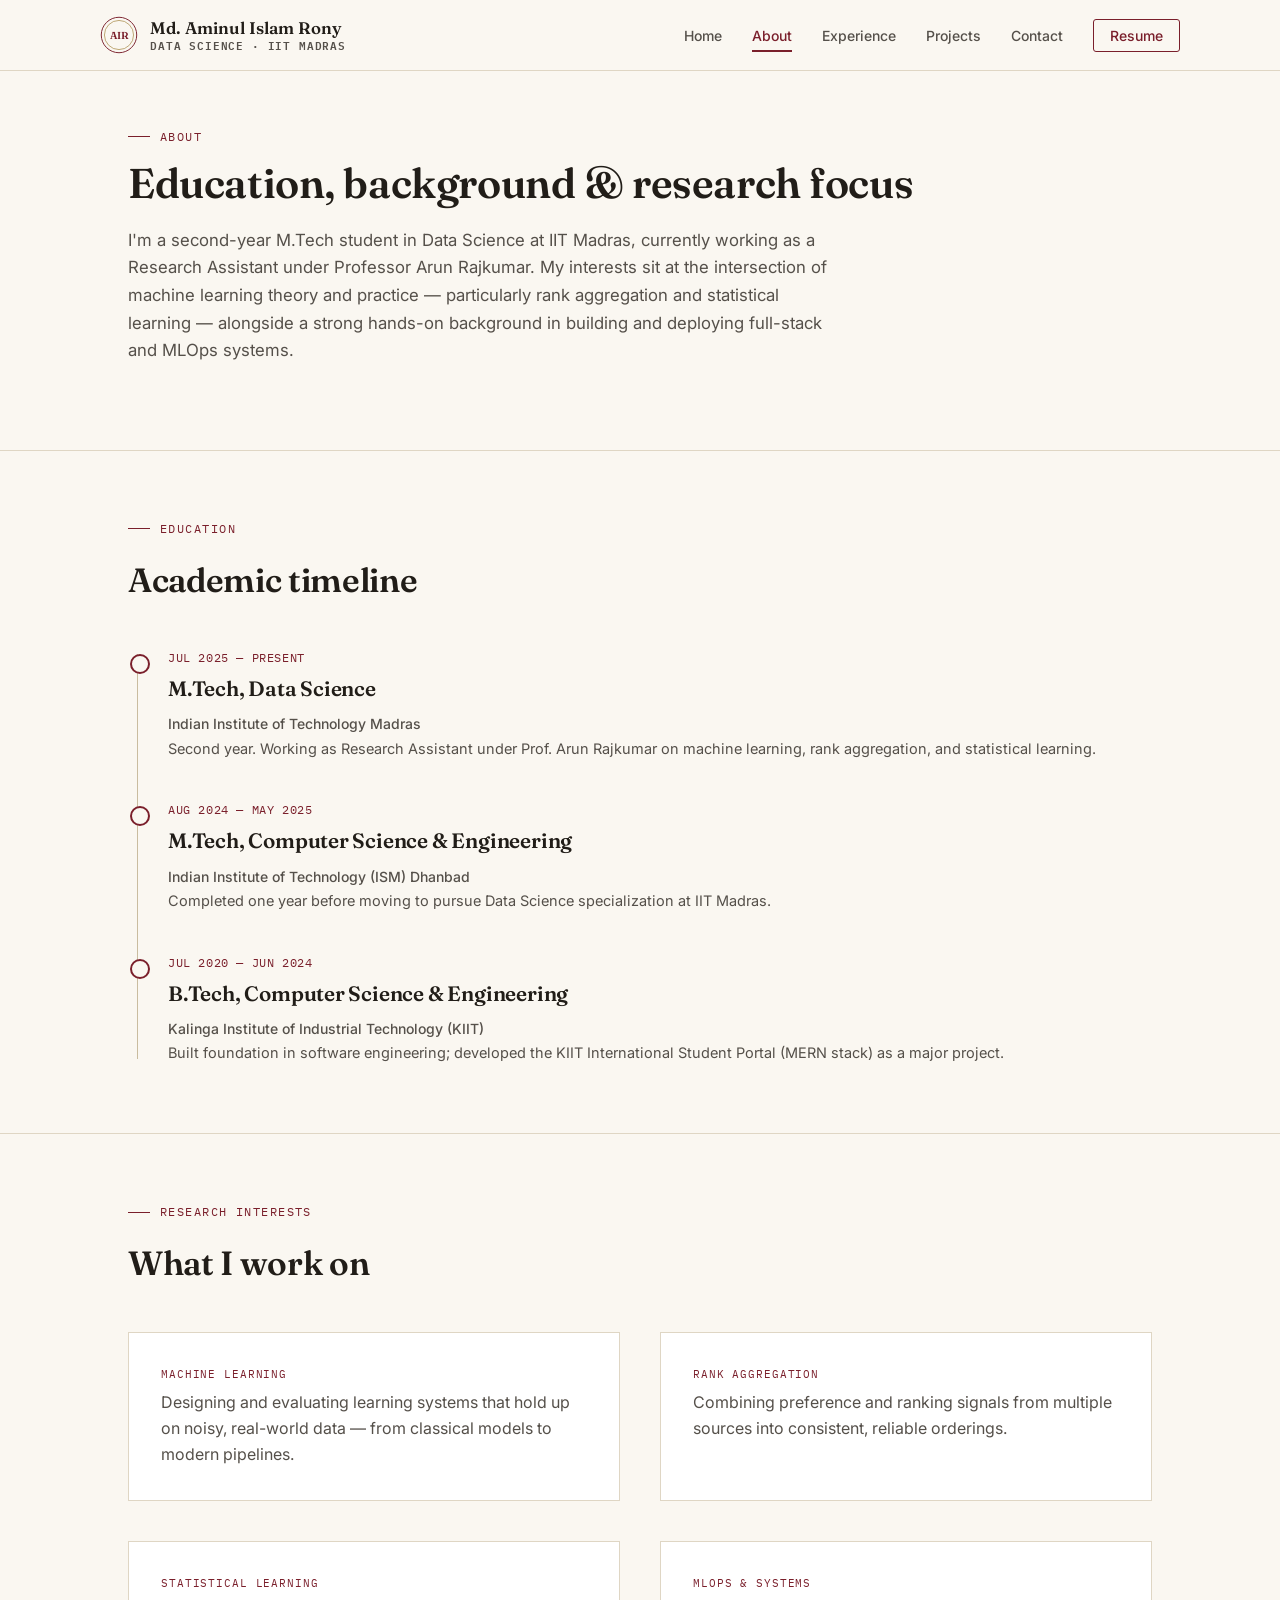
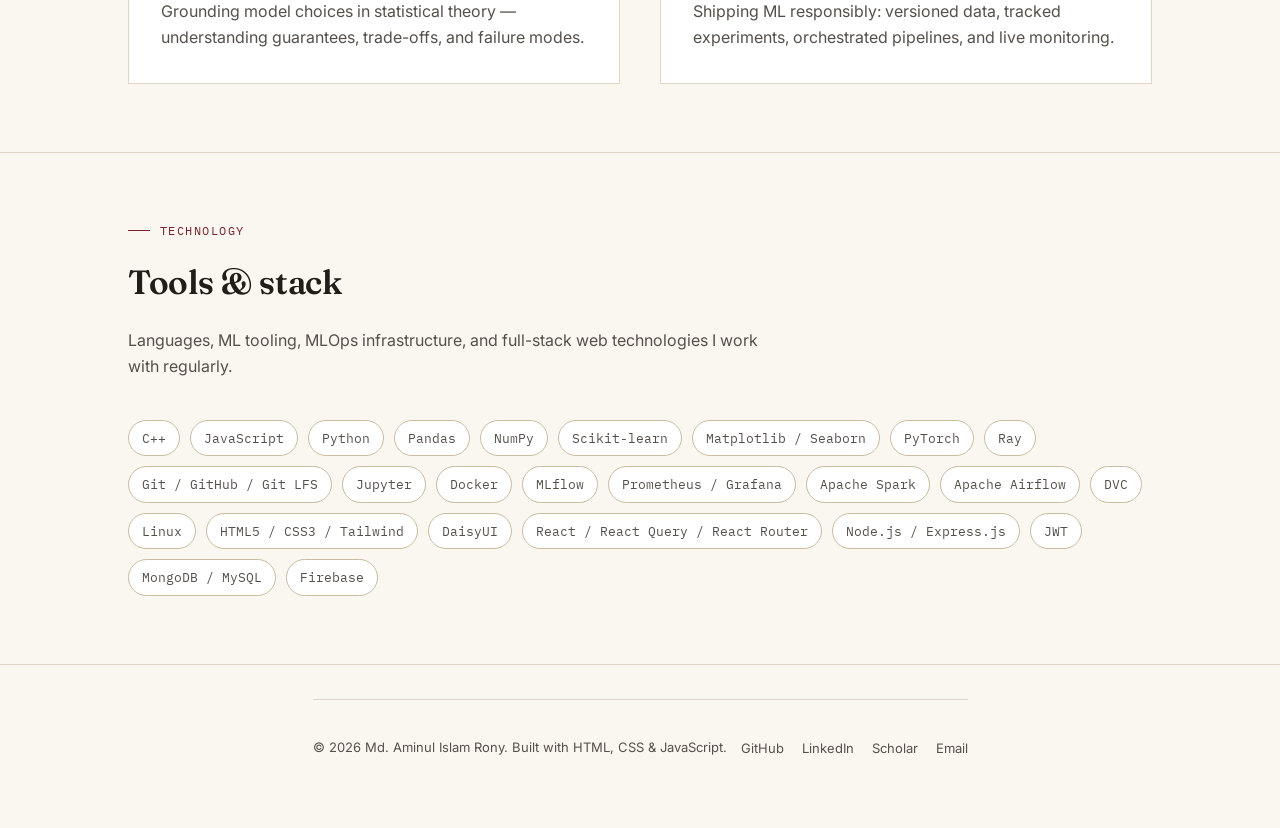
==== about.html @ f769cdfe "portfolio website" ====
<!DOCTYPE html>
<html lang="en">
<head>
<meta charset="UTF-8">
<meta name="viewport" content="width=device-width, initial-scale=1.0">
<title>About — Md. Aminul Islam Rony</title>
<meta name="description" content="About Md. Aminul Islam Rony — education, research interests and technical background.">
<link rel="stylesheet" href="css/style.css">
</head>
<body>

<header class="site-header">
  <div class="wrap nav">
    <a href="index.html" class="brand">
      <svg class="seal" viewBox="0 0 60 60" xmlns="http://www.w3.org/2000/svg">
        <circle cx="30" cy="30" r="28" fill="none" stroke="#7A1F2B" stroke-width="1.5"/>
        <circle cx="30" cy="30" r="23" fill="none" stroke="#9C7A2E" stroke-width="1"/>
        <text x="30" y="36" text-anchor="middle" font-family="Fraunces, serif" font-size="16" fill="#7A1F2B" font-weight="600">AIR</text>
      </svg>
      <span class="brand-text">Md. Aminul Islam Rony<small>Data Science · IIT Madras</small></span>
    </a>
    <button class="nav-toggle" aria-label="Toggle menu">
      <span></span><span></span><span></span>
    </button>
    <ul class="nav-links">
      <li><a href="index.html" data-page="index.html">Home</a></li>
      <li><a href="about.html" data-page="about.html">About</a></li>
      <li><a href="experience.html" data-page="experience.html">Experience</a></li>
      <li><a href="projects.html" data-page="projects.html">Projects</a></li>
      <li><a href="contact.html" data-page="contact.html">Contact</a></li>
      <li><a href="https://www.linkedin.com/in/aminulrony2024/overlay/1753795772562/single-media-viewer/?profileId=ACoAADc65vEBM5mcW2o8-2ng1kBLvuhKdHFjCFE" target="_blank" rel="noopener" class="btn-resume">Resume</a></li>
    </ul>
  </div>
</header>

<main>
  <section class="section" style="padding-top:56px;">
    <div class="wrap">
      <p class="eyebrow">About</p>
      <h1 style="font-size:clamp(2rem,4vw,2.6rem);">Education, background &amp; research focus</h1>
      <p style="max-width:65ch; font-size:1.05rem; margin-top:18px;">
        I'm a second-year M.Tech student in Data Science at IIT Madras, currently working as a Research
        Assistant under Professor Arun Rajkumar. My interests sit at the intersection of machine learning
        theory and practice — particularly rank aggregation and statistical learning — alongside a strong
        hands-on background in building and deploying full-stack and MLOps systems.
      </p>
    </div>
  </section>

  <section class="section">
    <div class="wrap">
      <div class="section-head">
        <p class="eyebrow">Education</p>
        <h2>Academic timeline</h2>
      </div>

      <div class="timeline">
        <div class="t-item">
          <span class="t-date">Jul 2025 — Present</span>
          <h3>M.Tech, Data Science</h3>
          <span class="t-org">Indian Institute of Technology Madras</span>
          <p style="margin:0; font-size:14.5px;">Second year. Working as Research Assistant under Prof. Arun Rajkumar on machine learning, rank aggregation, and statistical learning.</p>
        </div>
        <div class="t-item">
          <span class="t-date">Aug 2024 — May 2025</span>
          <h3>M.Tech, Computer Science &amp; Engineering</h3>
          <span class="t-org">Indian Institute of Technology (ISM) Dhanbad</span>
          <p style="margin:0; font-size:14.5px;">Completed one year before moving to pursue Data Science specialization at IIT Madras.</p>
        </div>
        <div class="t-item">
          <span class="t-date">Jul 2020 — Jun 2024</span>
          <h3>B.Tech, Computer Science &amp; Engineering</h3>
          <span class="t-org">Kalinga Institute of Industrial Technology (KIIT)</span>
          <p style="margin:0; font-size:14.5px;">Built foundation in software engineering; developed the KIIT International Student Portal (MERN stack) as a major project.</p>
        </div>
      </div>
    </div>
  </section>

  <section class="section">
    <div class="wrap">
      <div class="section-head">
        <p class="eyebrow">Research Interests</p>
        <h2>What I work on</h2>
      </div>
      <div class="grid-2">
        <div class="paper" style="margin-bottom:0;">
          <span class="abstract-label">Machine Learning</span>
          <p style="margin:0;">Designing and evaluating learning systems that hold up on noisy, real-world data — from classical models to modern pipelines.</p>
        </div>
        <div class="paper" style="margin-bottom:0;">
          <span class="abstract-label">Rank Aggregation</span>
          <p style="margin:0;">Combining preference and ranking signals from multiple sources into consistent, reliable orderings.</p>
        </div>
        <div class="paper" style="margin-bottom:0;">
          <span class="abstract-label">Statistical Learning</span>
          <p style="margin:0;">Grounding model choices in statistical theory — understanding guarantees, trade-offs, and failure modes.</p>
        </div>
        <div class="paper" style="margin-bottom:0;">
          <span class="abstract-label">MLOps &amp; Systems</span>
          <p style="margin:0;">Shipping ML responsibly: versioned data, tracked experiments, orchestrated pipelines, and live monitoring.</p>
        </div>
      </div>
    </div>
  </section>

  <section class="section">
    <div class="wrap">
      <div class="section-head">
        <p class="eyebrow">Technology</p>
        <h2>Tools &amp; stack</h2>
        <p>Languages, ML tooling, MLOps infrastructure, and full-stack web technologies I work with regularly.</p>
      </div>
      <div class="tech-row">
        <span class="tech-pill">C++</span>
        <span class="tech-pill">JavaScript</span>
        <span class="tech-pill">Python</span>
        <span class="tech-pill">Pandas</span>
        <span class="tech-pill">NumPy</span>
        <span class="tech-pill">Scikit-learn</span>
        <span class="tech-pill">Matplotlib / Seaborn</span>
        <span class="tech-pill">PyTorch</span>
        <span class="tech-pill">Ray</span>
        <span class="tech-pill">Git / GitHub / Git LFS</span>
        <span class="tech-pill">Jupyter</span>
        <span class="tech-pill">Docker</span>
        <span class="tech-pill">MLflow</span>
        <span class="tech-pill">Prometheus / Grafana</span>
        <span class="tech-pill">Apache Spark</span>
        <span class="tech-pill">Apache Airflow</span>
        <span class="tech-pill">DVC</span>
        <span class="tech-pill">Linux</span>
        <span class="tech-pill">HTML5 / CSS3 / Tailwind</span>
        <span class="tech-pill">DaisyUI</span>
        <span class="tech-pill">React / React Query / React Router</span>
        <span class="tech-pill">Node.js / Express.js</span>
        <span class="tech-pill">JWT</span>
        <span class="tech-pill">MongoDB / MySQL</span>
        <span class="tech-pill">Firebase</span>
      </div>
    </div>
  </section>
</main>

<footer class="site-footer">
  <div class="wrap site-footer">
    <p>© <span id="year"></span> Md. Aminul Islam Rony. Built with HTML, CSS &amp; JavaScript.</p>
    <ul class="footer-links">
      <li><a href="https://github.com/aminulrony2024" target="_blank" rel="noopener">GitHub</a></li>
      <li><a href="https://www.linkedin.com/in/aminulrony2024" target="_blank" rel="noopener">LinkedIn</a></li>
      <li><a href="https://scholar.google.com/citations?user=zDjHsXYAAAAJ&hl=en" target="_blank" rel="noopener">Scholar</a></li>
      <li><a href="mailto:aminul.iitm@gmail.com">Email</a></li>
    </ul>
  </div>
</footer>

<script src="js/main.js"></script>
</body>
</html>
---- css/style.css ----
/* ============================================================
   Md. Aminul Islam Rony — Portfolio
   Design: Academic Journal — cream paper, deep maroon + brass
   ============================================================ */

@import url('https://fonts.googleapis.com/css2?family=Fraunces:ital,opsz,wght@0,9..144,400;0,9..144,500;0,9..144,600;0,9..144,700;1,9..144,500&family=Inter:wght@400;500;600;700&family=IBM+Plex+Mono:wght@400;500&display=swap');

:root{
  --paper:      #FAF7F1;
  --paper-2:    #F2EDE3;
  --ink:        #211D18;
  --ink-soft:   #55504A;
  --maroon:     #7A1F2B;
  --maroon-dark:#511420;
  --brass:      #9C7A2E;
  --line:       #DFD6C4;
  --line-strong:#C9BC9F;
  --white:      #FFFFFF;

  --font-display: 'Fraunces', serif;
  --font-body:    'Inter', sans-serif;
  --font-mono:    'IBM Plex Mono', monospace;

  --max-w: 1080px;
  --radius: 3px;
}

*{ box-sizing: border-box; }
html{ scroll-behavior: smooth; }

body{
  margin:0;
  background: var(--paper);
  color: var(--ink);
  font-family: var(--font-body);
  font-size: 16px;
  line-height: 1.65;
  -webkit-font-smoothing: antialiased;
}

img{ max-width:100%; display:block; }
a{ color: inherit; text-decoration:none; }

.wrap{
  max-width: var(--max-w);
  margin: 0 auto;
  padding: 0 28px;
}

/* ---------- Eyebrow / labels ---------- */
.eyebrow{
  font-family: var(--font-mono);
  font-size: 12px;
  letter-spacing: .12em;
  text-transform: uppercase;
  color: var(--maroon);
  display: flex;
  align-items: center;
  gap: 10px;
  margin: 0 0 14px;
}
.eyebrow::before{
  content:"";
  width: 22px; height: 1px;
  background: var(--maroon);
  display: inline-block;
}

/* ---------- Headings ---------- */
h1,h2,h3,h4{
  font-family: var(--font-display);
  font-weight: 600;
  color: var(--ink);
  margin: 0 0 .5em;
  letter-spacing: -0.01em;
}
h1{ font-size: clamp(2.4rem, 5vw, 3.4rem); line-height: 1.08; font-weight: 600; }
h2{ font-size: clamp(1.6rem, 3vw, 2.1rem); }
h3{ font-size: 1.3rem; }
p{ margin: 0 0 1em; color: var(--ink-soft); }

/* ---------- Header / Nav ---------- */
.site-header{
  position: sticky; top:0; z-index: 100;
  background: rgba(250,247,241,0.92);
  backdrop-filter: blur(6px);
  border-bottom: 1px solid var(--line);
}
.nav{
  display:flex; align-items:center; justify-content:space-between;
  padding: 16px 0;
}
.brand{
  display:flex; align-items:center; gap:12px;
  font-family: var(--font-display);
  font-weight:600; font-size:1.05rem;
  color: var(--ink);
}
.seal{
  width:38px; height:38px; flex:0 0 auto;
}
.brand-text{ display:flex; flex-direction:column; line-height:1.15; }
.brand-text small{
  font-family: var(--font-mono); font-size:10.5px; letter-spacing:.08em;
  color: var(--ink-soft); text-transform: uppercase;
}

.nav-links{
  display:flex; align-items:center; gap: 30px;
  list-style:none; margin:0; padding:0;
}
.nav-links a{
  font-size: 14px; font-weight:500; color: var(--ink-soft);
  position:relative; padding: 4px 0;
  transition: color .2s ease;
}
.nav-links a:hover, .nav-links a.active{ color: var(--maroon); }
.nav-links a.active::after{
  content:""; position:absolute; left:0; right:0; bottom:-4px;
  height:2px; background: var(--maroon);
}
.nav-links a.btn-resume{
  border:1px solid var(--maroon);
  padding: 7px 16px;
  border-radius: var(--radius);
  color: var(--maroon);
}
.nav-links a.btn-resume:hover{ background: var(--maroon); color: var(--white); }

.nav-toggle{
  display:none;
  background:none; border:none; cursor:pointer;
  flex-direction: column; gap:5px; padding: 6px;
}
.nav-toggle span{
  width: 24px; height: 2px; background: var(--ink);
  display:block;
}

/* ---------- Buttons ---------- */
.btn{
  display:inline-flex; align-items:center; gap:8px;
  font-family: var(--font-body); font-weight:600; font-size:14px;
  padding: 12px 22px;
  border-radius: var(--radius);
  border: 1px solid var(--ink);
  transition: all .2s ease;
  cursor:pointer;
}
.btn-primary{
  background: var(--maroon); border-color: var(--maroon); color: var(--white);
}
.btn-primary:hover{ background: var(--maroon-dark); border-color: var(--maroon-dark); }
.btn-ghost{
  background: transparent; border-color: var(--ink-soft); color: var(--ink);
}
.btn-ghost:hover{ border-color: var(--ink); background: var(--paper-2); }
.btn-row{ display:flex; gap:14px; flex-wrap:wrap; margin-top: 28px; }

/* ---------- Hero ---------- */
.hero{
  padding: 72px 0 60px;
  border-bottom: 1px solid var(--line);
}
.hero-grid{
  display:grid;
  grid-template-columns: 1.3fr 0.7fr;
  gap: 56px;
  align-items:center;
}
.hero-title .accent{ color: var(--maroon); font-style: italic; font-weight:500; }
.hero-role{
  font-family: var(--font-mono); font-size: 14px; color: var(--maroon);
  margin-bottom: 18px; letter-spacing: .02em;
}
.hero-desc{ max-width: 52ch; font-size: 1.02rem; }

.portrait-frame{
  position:relative;
  border: 1px solid var(--line-strong);
  padding: 14px;
  background: var(--white);
}
.portrait-frame img{
  width:100%; aspect-ratio: 4/5; object-fit: cover;
  filter: grayscale(15%) sepia(6%);
}
.portrait-frame::before{
  content:"Fig. 1 — Portrait";
  position:absolute; bottom:-26px; left:14px;
  font-family: var(--font-mono); font-size: 11px; color: var(--ink-soft);
}

/* ---------- Sections generic ---------- */
.section{ padding: 68px 0; border-bottom: 1px solid var(--line); }
.section:last-of-type{ border-bottom:none; }
.section-head{ max-width: 640px; margin-bottom: 40px; }

/* ---------- Stat / info strip ---------- */
.strip{
  display:grid; grid-template-columns: repeat(3,1fr); gap: 0;
  border: 1px solid var(--line);
  margin-top: 44px;
}
.strip > div{
  padding: 22px 24px;
  border-right: 1px solid var(--line);
}
.strip > div:last-child{ border-right:none; }
.strip label{
  display:block; font-family: var(--font-mono); font-size: 11px;
  text-transform: uppercase; letter-spacing: .08em; color: var(--maroon);
  margin-bottom: 6px;
}
.strip p{ margin:0; font-size: 14px; color: var(--ink); }

/* ---------- Tech stack row ---------- */
.tech-row{
  display:flex; flex-wrap:wrap; gap:10px; margin-top: 28px;
}
.tech-pill{
  font-family: var(--font-mono); font-size: 12.5px;
  padding: 7px 13px;
  border: 1px solid var(--line-strong);
  border-radius: 20px;
  color: var(--ink-soft);
  background: var(--white);
}

/* ---------- Timeline (About / Experience) ---------- */
.timeline{ position:relative; margin-top: 20px; }
.timeline::before{
  content:""; position:absolute; left: 9px; top:6px; bottom:6px;
  width:1px; background: var(--line-strong);
}
.t-item{
  position:relative; padding-left: 40px; margin-bottom: 40px;
}
.t-item:last-child{ margin-bottom:0; }
.t-item::before{
  content:""; position:absolute; left:2px; top:6px;
  width:16px; height:16px; border-radius:50%;
  background: var(--paper); border: 2px solid var(--maroon);
}
.t-date{
  font-family: var(--font-mono); font-size: 12px; color: var(--maroon);
  text-transform: uppercase; letter-spacing:.05em; margin-bottom:4px; display:block;
}
.t-item h3{ margin-bottom: 4px; }
.t-org{ font-size: 14px; color: var(--ink-soft); margin-bottom: 10px; font-weight:500; }
.t-item ul{ margin: 10px 0 0; padding-left: 18px; color: var(--ink-soft); font-size: 14.5px; }
.t-item li{ margin-bottom: 6px; }

/* ---------- Project / paper cards ---------- */
.paper{
  border: 1px solid var(--line);
  background: var(--white);
  padding: 32px;
  margin-bottom: 28px;
  position: relative;
}
.paper-ref{
  font-family: var(--font-mono); font-size: 12px; color: var(--brass);
  margin-bottom: 10px; display:block;
}
.paper h3{ margin-bottom: 6px; }
.paper .paper-sub{
  font-family: var(--font-mono); font-size: 12.5px; color: var(--ink-soft);
  margin-bottom: 16px; display:block;
}
.paper .abstract-label{
  font-family: var(--font-mono); font-size: 11px; text-transform:uppercase;
  letter-spacing:.08em; color: var(--maroon); display:block; margin-bottom:6px;
}
.paper .metrics{
  display:flex; gap: 24px; flex-wrap:wrap;
  margin: 18px 0; padding: 16px 0;
  border-top: 1px solid var(--line); border-bottom: 1px solid var(--line);
}
.paper .metrics div{ font-family: var(--font-mono); font-size: 12.5px; }
.paper .metrics strong{ display:block; font-size: 18px; color: var(--maroon); font-family: var(--font-display); }
.paper-links{ display:flex; gap: 16px; margin-top: 18px; }
.paper-links a{
  font-size: 13.5px; font-weight:600; color: var(--maroon);
  border-bottom: 1px solid var(--maroon); padding-bottom:2px;
}
.paper-links a:hover{ color: var(--maroon-dark); border-color: var(--maroon-dark); }
.paper-links .disabled{
  font-size: 13.5px; color: var(--ink-soft); border-bottom: 1px dashed var(--line-strong); padding-bottom:2px;
}

/* ---------- Contact ---------- */
.contact-grid{
  display:grid; grid-template-columns: 1fr 1fr; gap: 56px;
}
.form-group{ margin-bottom: 20px; }
.form-group label{
  display:block; font-family: var(--font-mono); font-size:11px;
  text-transform:uppercase; letter-spacing:.08em; color: var(--ink-soft); margin-bottom:8px;
}
.form-group input, .form-group textarea{
  width:100%; padding: 12px 14px;
  border: 1px solid var(--line-strong); border-radius: var(--radius);
  background: var(--white); font-family: var(--font-body); font-size:14px; color: var(--ink);
}
.form-group input:focus, .form-group textarea:focus{
  outline: 2px solid var(--maroon); outline-offset: 1px; border-color: var(--maroon);
}
.form-group textarea{ min-height: 130px; resize: vertical; }
.form-status{ font-family: var(--font-mono); font-size: 13px; margin-top: 12px; min-height: 18px; }
.form-status.ok{ color: #2e6b3e; }
.form-status.err{ color: var(--maroon); }

.social-list{ list-style:none; margin: 26px 0 0; padding:0; }
.social-list li{
  border-top: 1px solid var(--line);
  padding: 16px 0;
  display:flex; justify-content:space-between; align-items:center;
}
.social-list li:last-child{ border-bottom: 1px solid var(--line); }
.social-list .label{ font-weight:600; font-size:14.5px; color: var(--ink); }
.social-list .value{ font-family: var(--font-mono); font-size:13px; color: var(--maroon); }

/* ---------- Footer ---------- */
.site-footer{
  padding: 34px 0; border-top:1px solid var(--line);
  display:flex; justify-content:space-between; align-items:center; flex-wrap:wrap; gap:14px;
}
.site-footer p{ margin:0; font-size:13px; color: var(--ink-soft); }
.footer-links{ display:flex; gap:18px; list-style:none; margin:0; padding:0; }
.footer-links a{ font-size:13px; color: var(--ink-soft); }
.footer-links a:hover{ color: var(--maroon); }

/* ---------- Utility ---------- */
.grid-2{ display:grid; grid-template-columns: 1fr 1fr; gap: 40px; }
.mono{ font-family: var(--font-mono); }

/* ---------- Responsive ---------- */
@media (max-width: 820px){
  .hero-grid{ grid-template-columns:1fr; }
  .portrait-frame{ max-width: 280px; }
  .strip{ grid-template-columns: 1fr; }
  .strip > div{ border-right:none; border-bottom:1px solid var(--line); }
  .contact-grid{ grid-template-columns:1fr; gap: 40px; }
  .grid-2{ grid-template-columns:1fr; }

  .nav-toggle{ display:flex; }
  .nav-links{
    position: fixed; top: var(--header-h, 68px); left:0; right:0; bottom:0;
    width: 100%; height: calc(100vh - var(--header-h, 68px));
    background: var(--paper);
    opacity: 1;
    z-index: 999;
    flex-direction: column; align-items: flex-start;
    padding: 30px 28px; gap: 22px;
    transform: translateX(100%);
    transition: transform .25s ease;
    visibility: hidden;
  }
  .nav-links.open{
    transform: translateX(0);
    visibility: visible;
    box-shadow: -8px 0 24px rgba(0,0,0,0.08);
  }
  .nav-links li{ width:100%; }
  .nav-links a{ font-size: 16px; }
  body.nav-open{ overflow: hidden; }
}
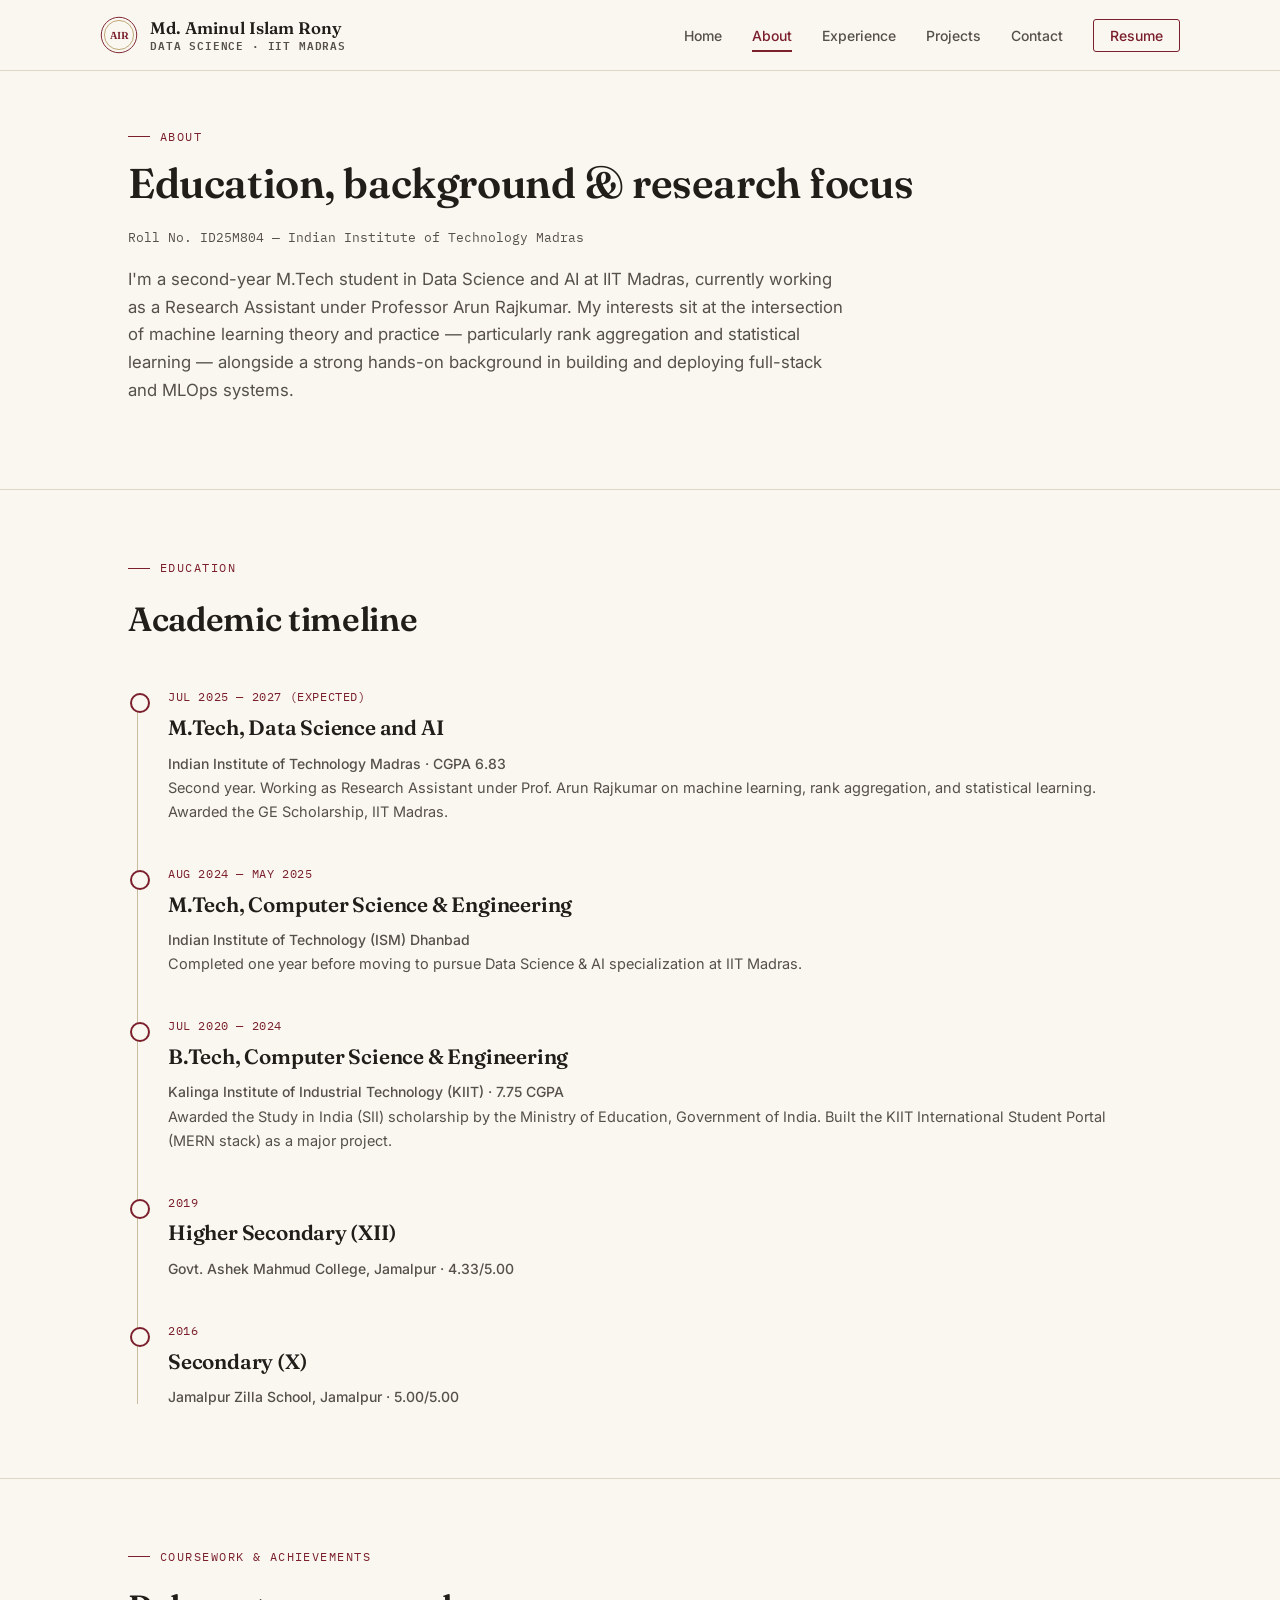
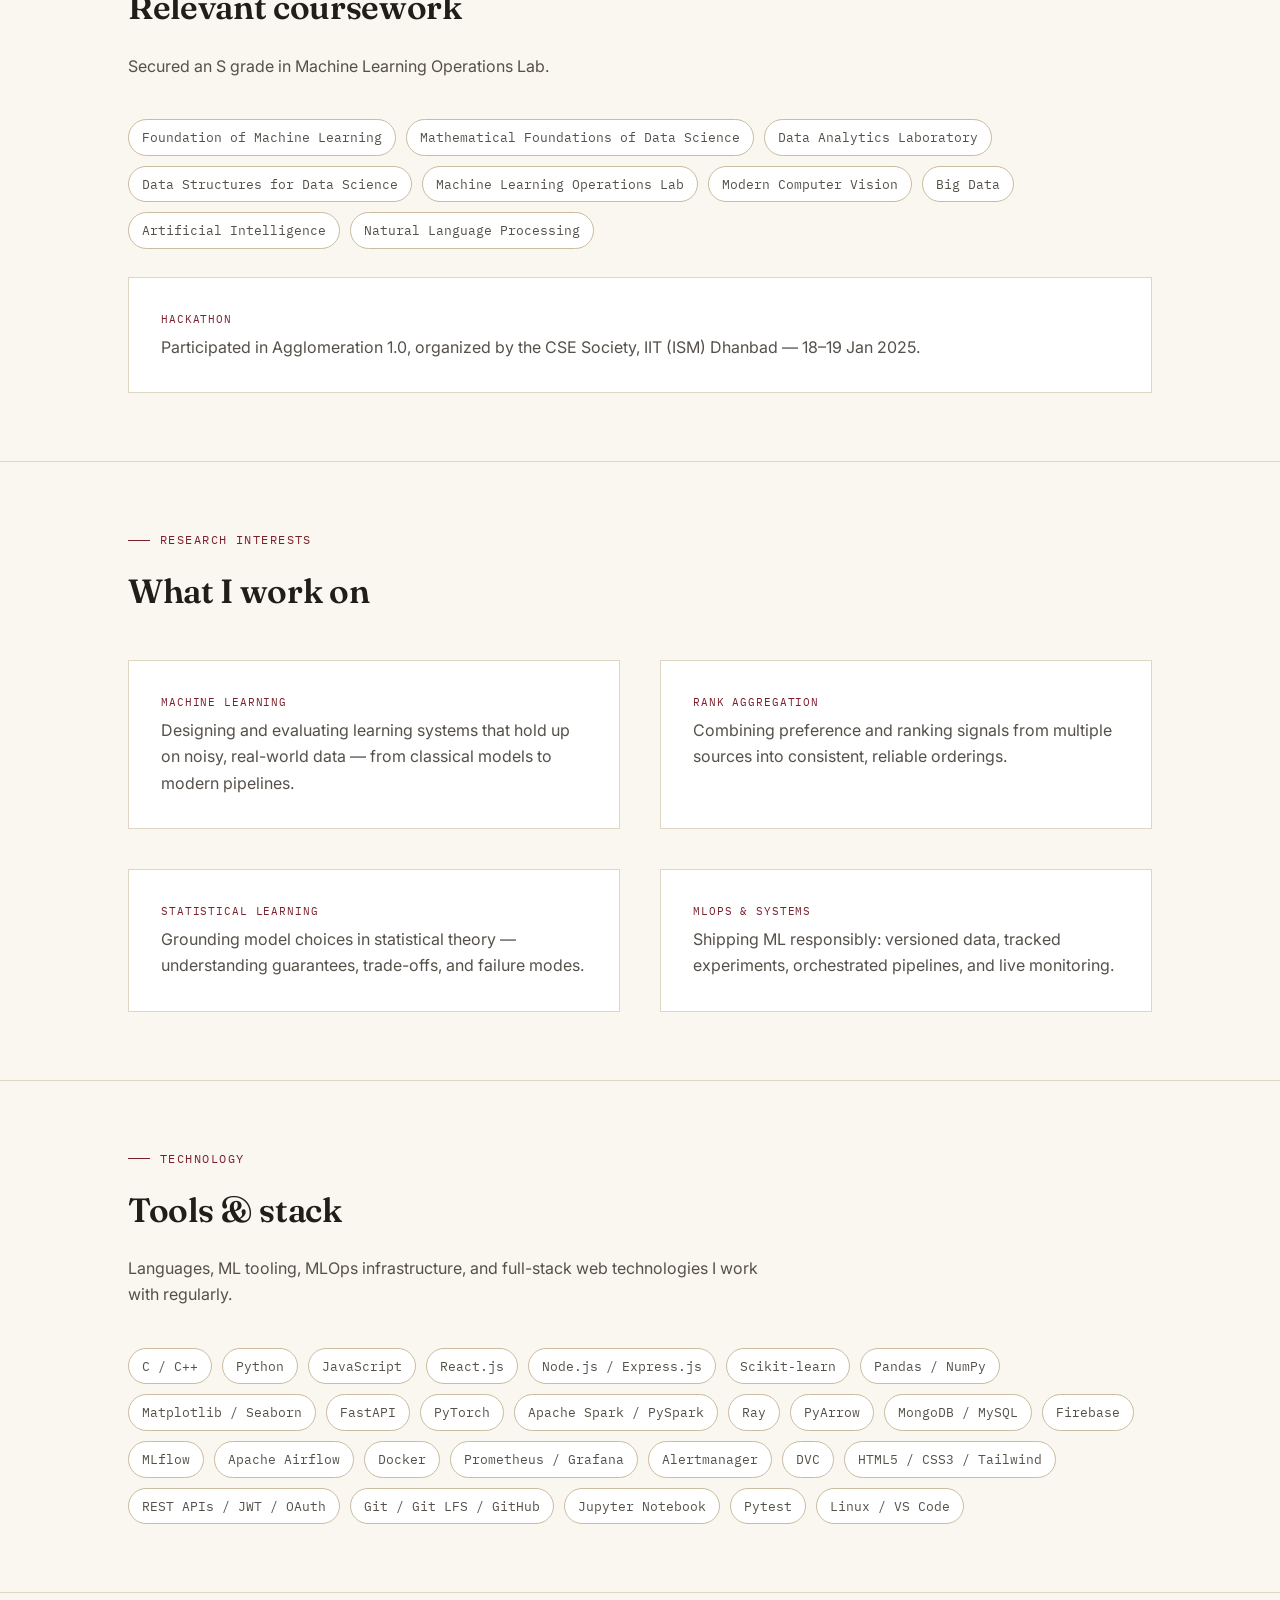
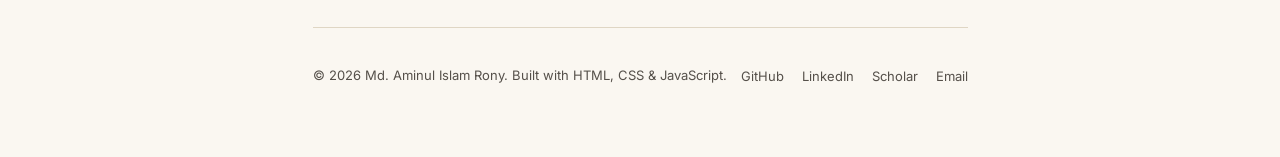
==== commit ae597b2d: "updated" ====
--- a/about.html
+++ b/about.html
@@ -28,7 +28,7 @@
       <li><a href="experience.html" data-page="experience.html">Experience</a></li>
       <li><a href="projects.html" data-page="projects.html">Projects</a></li>
       <li><a href="contact.html" data-page="contact.html">Contact</a></li>
-      <li><a href="https://www.linkedin.com/in/aminulrony2024/overlay/1753795772562/single-media-viewer/?profileId=ACoAADc65vEBM5mcW2o8-2ng1kBLvuhKdHFjCFE" target="_blank" rel="noopener" class="btn-resume">Resume</a></li>
+      <li><a href="https://drive.google.com/file/d/1URMf5X-MyYYsySYP_rUqmgkyk8toOMJb/view?usp=drive_link" target="_blank" rel="noopener" class="btn-resume">Resume</a></li>
     </ul>
   </div>
 </header>
@@ -38,8 +38,9 @@
     <div class="wrap">
       <p class="eyebrow">About</p>
       <h1 style="font-size:clamp(2rem,4vw,2.6rem);">Education, background &amp; research focus</h1>
+      <p class="mono" style="font-size:13px; color:var(--ink-soft); margin-top:8px;">Roll No. ID25M804 — Indian Institute of Technology Madras</p>
       <p style="max-width:65ch; font-size:1.05rem; margin-top:18px;">
-        I'm a second-year M.Tech student in Data Science at IIT Madras, currently working as a Research
+        I'm a second-year M.Tech student in Data Science and AI at IIT Madras, currently working as a Research
         Assistant under Professor Arun Rajkumar. My interests sit at the intersection of machine learning
         theory and practice — particularly rank aggregation and statistical learning — alongside a strong
         hands-on background in building and deploying full-stack and MLOps systems.
@@ -56,23 +57,58 @@
 
       <div class="timeline">
         <div class="t-item">
-          <span class="t-date">Jul 2025 — Present</span>
-          <h3>M.Tech, Data Science</h3>
-          <span class="t-org">Indian Institute of Technology Madras</span>
-          <p style="margin:0; font-size:14.5px;">Second year. Working as Research Assistant under Prof. Arun Rajkumar on machine learning, rank aggregation, and statistical learning.</p>
+          <span class="t-date">Jul 2025 — 2027 (Expected)</span>
+          <h3>M.Tech, Data Science and AI</h3>
+          <span class="t-org">Indian Institute of Technology Madras · CGPA 6.83</span>
+          <p style="margin:0; font-size:14.5px;">Second year. Working as Research Assistant under Prof. Arun Rajkumar on machine learning, rank aggregation, and statistical learning. Awarded the GE Scholarship, IIT Madras.</p>
         </div>
         <div class="t-item">
           <span class="t-date">Aug 2024 — May 2025</span>
           <h3>M.Tech, Computer Science &amp; Engineering</h3>
           <span class="t-org">Indian Institute of Technology (ISM) Dhanbad</span>
-          <p style="margin:0; font-size:14.5px;">Completed one year before moving to pursue Data Science specialization at IIT Madras.</p>
+          <p style="margin:0; font-size:14.5px;">Completed one year before moving to pursue Data Science &amp; AI specialization at IIT Madras.</p>
         </div>
         <div class="t-item">
-          <span class="t-date">Jul 2020 — Jun 2024</span>
+          <span class="t-date">Jul 2020 — 2024</span>
           <h3>B.Tech, Computer Science &amp; Engineering</h3>
-          <span class="t-org">Kalinga Institute of Industrial Technology (KIIT)</span>
-          <p style="margin:0; font-size:14.5px;">Built foundation in software engineering; developed the KIIT International Student Portal (MERN stack) as a major project.</p>
+          <span class="t-org">Kalinga Institute of Industrial Technology (KIIT) · 7.75 CGPA</span>
+          <p style="margin:0; font-size:14.5px;">Awarded the Study in India (SII) scholarship by the Ministry of Education, Government of India. Built the KIIT International Student Portal (MERN stack) as a major project.</p>
         </div>
+        <div class="t-item">
+          <span class="t-date">2019</span>
+          <h3>Higher Secondary (XII)</h3>
+          <span class="t-org">Govt. Ashek Mahmud College, Jamalpur · 4.33/5.00</span>
+        </div>
+        <div class="t-item">
+          <span class="t-date">2016</span>
+          <h3>Secondary (X)</h3>
+          <span class="t-org">Jamalpur Zilla School, Jamalpur · 5.00/5.00</span>
+        </div>
+      </div>
+    </div>
+  </section>
+
+  <section class="section">
+    <div class="wrap">
+      <div class="section-head">
+        <p class="eyebrow">Coursework &amp; Achievements</p>
+        <h2>Relevant coursework</h2>
+        <p>Secured an S grade in Machine Learning Operations Lab.</p>
+      </div>
+      <div class="tech-row">
+        <span class="tech-pill">Foundation of Machine Learning</span>
+        <span class="tech-pill">Mathematical Foundations of Data Science</span>
+        <span class="tech-pill">Data Analytics Laboratory</span>
+        <span class="tech-pill">Data Structures for Data Science</span>
+        <span class="tech-pill">Machine Learning Operations Lab</span>
+        <span class="tech-pill">Modern Computer Vision</span>
+        <span class="tech-pill">Big Data</span>
+        <span class="tech-pill">Artificial Intelligence</span>
+        <span class="tech-pill">Natural Language Processing</span>
+      </div>
+      <div class="paper" style="margin-top:28px; margin-bottom:0;">
+        <span class="abstract-label">Hackathon</span>
+        <p style="margin:0;">Participated in Agglomeration 1.0, organized by the CSE Society, IIT (ISM) Dhanbad — 18–19 Jan 2025.</p>
       </div>
     </div>
   </section>
@@ -112,31 +148,33 @@
         <p>Languages, ML tooling, MLOps infrastructure, and full-stack web technologies I work with regularly.</p>
       </div>
       <div class="tech-row">
-        <span class="tech-pill">C++</span>
+        <span class="tech-pill">C / C++</span>
+        <span class="tech-pill">Python</span>
         <span class="tech-pill">JavaScript</span>
-        <span class="tech-pill">Python</span>
-        <span class="tech-pill">Pandas</span>
-        <span class="tech-pill">NumPy</span>
+        <span class="tech-pill">React.js</span>
+        <span class="tech-pill">Node.js / Express.js</span>
         <span class="tech-pill">Scikit-learn</span>
+        <span class="tech-pill">Pandas / NumPy</span>
         <span class="tech-pill">Matplotlib / Seaborn</span>
+        <span class="tech-pill">FastAPI</span>
         <span class="tech-pill">PyTorch</span>
+        <span class="tech-pill">Apache Spark / PySpark</span>
         <span class="tech-pill">Ray</span>
-        <span class="tech-pill">Git / GitHub / Git LFS</span>
-        <span class="tech-pill">Jupyter</span>
-        <span class="tech-pill">Docker</span>
-        <span class="tech-pill">MLflow</span>
-        <span class="tech-pill">Prometheus / Grafana</span>
-        <span class="tech-pill">Apache Spark</span>
-        <span class="tech-pill">Apache Airflow</span>
-        <span class="tech-pill">DVC</span>
-        <span class="tech-pill">Linux</span>
-        <span class="tech-pill">HTML5 / CSS3 / Tailwind</span>
-        <span class="tech-pill">DaisyUI</span>
-        <span class="tech-pill">React / React Query / React Router</span>
-        <span class="tech-pill">Node.js / Express.js</span>
-        <span class="tech-pill">JWT</span>
+        <span class="tech-pill">PyArrow</span>
         <span class="tech-pill">MongoDB / MySQL</span>
         <span class="tech-pill">Firebase</span>
+        <span class="tech-pill">MLflow</span>
+        <span class="tech-pill">Apache Airflow</span>
+        <span class="tech-pill">Docker</span>
+        <span class="tech-pill">Prometheus / Grafana</span>
+        <span class="tech-pill">Alertmanager</span>
+        <span class="tech-pill">DVC</span>
+        <span class="tech-pill">HTML5 / CSS3 / Tailwind</span>
+        <span class="tech-pill">REST APIs / JWT / OAuth</span>
+        <span class="tech-pill">Git / Git LFS / GitHub</span>
+        <span class="tech-pill">Jupyter Notebook</span>
+        <span class="tech-pill">Pytest</span>
+        <span class="tech-pill">Linux / VS Code</span>
       </div>
     </div>
   </section>
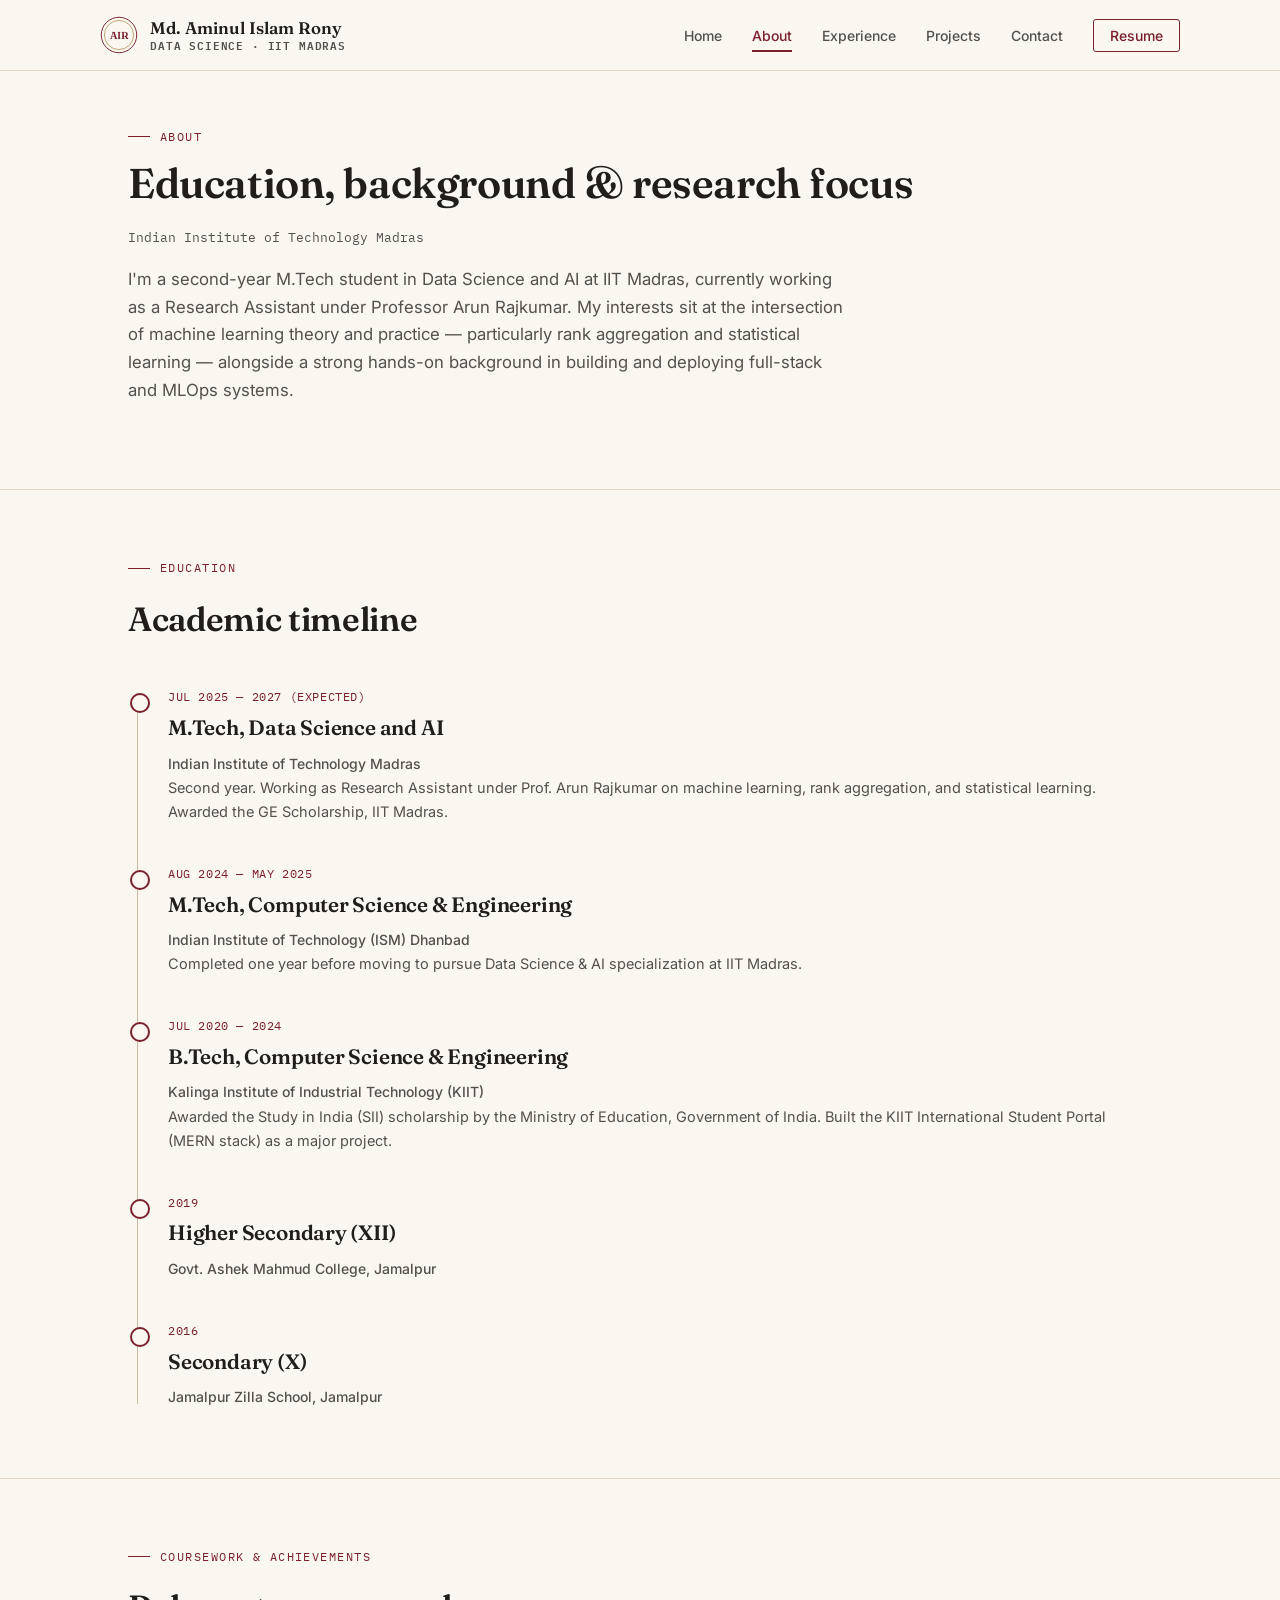
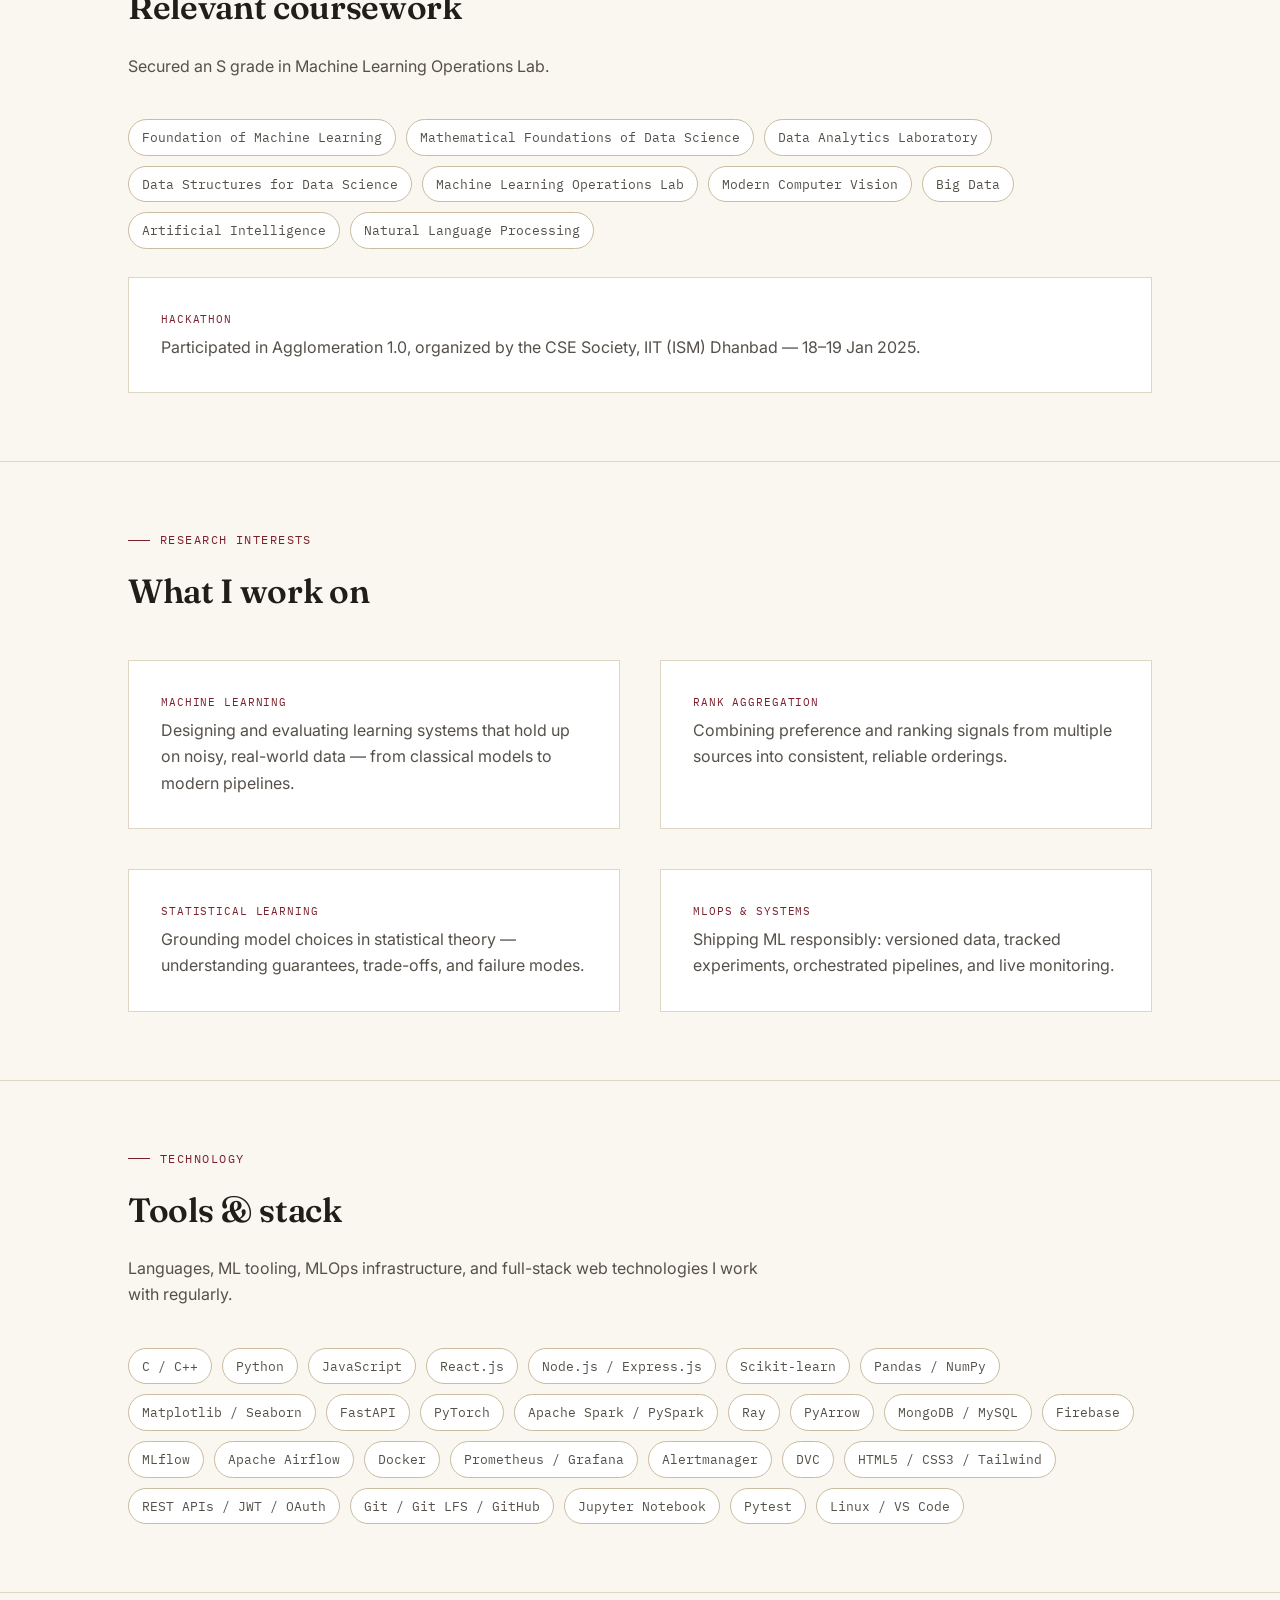
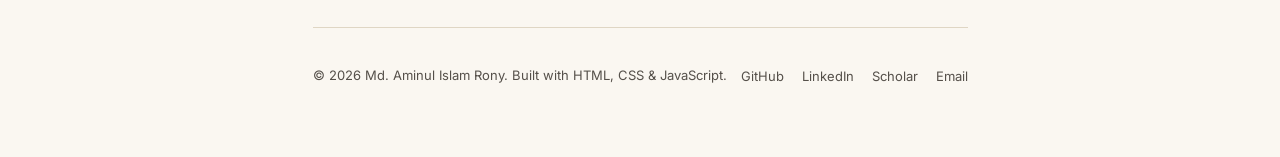
==== commit e95a7686: "updated" ====
--- a/about.html
+++ b/about.html
@@ -28,7 +28,7 @@
       <li><a href="experience.html" data-page="experience.html">Experience</a></li>
       <li><a href="projects.html" data-page="projects.html">Projects</a></li>
       <li><a href="contact.html" data-page="contact.html">Contact</a></li>
-      <li><a href="https://drive.google.com/file/d/1URMf5X-MyYYsySYP_rUqmgkyk8toOMJb/view?usp=drive_link" target="_blank" rel="noopener" class="btn-resume">Resume</a></li>
+      <li><a href="https://www.linkedin.com/in/aminulrony2024/overlay/1753795772562/single-media-viewer/?profileId=ACoAADc65vEBM5mcW2o8-2ng1kBLvuhKdHFjCFE" target="_blank" rel="noopener" class="btn-resume">Resume</a></li>
     </ul>
   </div>
 </header>
@@ -38,7 +38,7 @@
     <div class="wrap">
       <p class="eyebrow">About</p>
       <h1 style="font-size:clamp(2rem,4vw,2.6rem);">Education, background &amp; research focus</h1>
-      <p class="mono" style="font-size:13px; color:var(--ink-soft); margin-top:8px;">Roll No. ID25M804 — Indian Institute of Technology Madras</p>
+      <p class="mono" style="font-size:13px; color:var(--ink-soft); margin-top:8px;">Indian Institute of Technology Madras</p>
       <p style="max-width:65ch; font-size:1.05rem; margin-top:18px;">
         I'm a second-year M.Tech student in Data Science and AI at IIT Madras, currently working as a Research
         Assistant under Professor Arun Rajkumar. My interests sit at the intersection of machine learning
@@ -59,7 +59,7 @@
         <div class="t-item">
           <span class="t-date">Jul 2025 — 2027 (Expected)</span>
           <h3>M.Tech, Data Science and AI</h3>
-          <span class="t-org">Indian Institute of Technology Madras · CGPA 6.83</span>
+          <span class="t-org">Indian Institute of Technology Madras</span>
           <p style="margin:0; font-size:14.5px;">Second year. Working as Research Assistant under Prof. Arun Rajkumar on machine learning, rank aggregation, and statistical learning. Awarded the GE Scholarship, IIT Madras.</p>
         </div>
         <div class="t-item">
@@ -71,18 +71,18 @@
         <div class="t-item">
           <span class="t-date">Jul 2020 — 2024</span>
           <h3>B.Tech, Computer Science &amp; Engineering</h3>
-          <span class="t-org">Kalinga Institute of Industrial Technology (KIIT) · 7.75 CGPA</span>
+          <span class="t-org">Kalinga Institute of Industrial Technology (KIIT)</span>
           <p style="margin:0; font-size:14.5px;">Awarded the Study in India (SII) scholarship by the Ministry of Education, Government of India. Built the KIIT International Student Portal (MERN stack) as a major project.</p>
         </div>
         <div class="t-item">
           <span class="t-date">2019</span>
           <h3>Higher Secondary (XII)</h3>
-          <span class="t-org">Govt. Ashek Mahmud College, Jamalpur · 4.33/5.00</span>
+          <span class="t-org">Govt. Ashek Mahmud College, Jamalpur</span>
         </div>
         <div class="t-item">
           <span class="t-date">2016</span>
           <h3>Secondary (X)</h3>
-          <span class="t-org">Jamalpur Zilla School, Jamalpur · 5.00/5.00</span>
+          <span class="t-org">Jamalpur Zilla School, Jamalpur </span>
         </div>
       </div>
     </div>
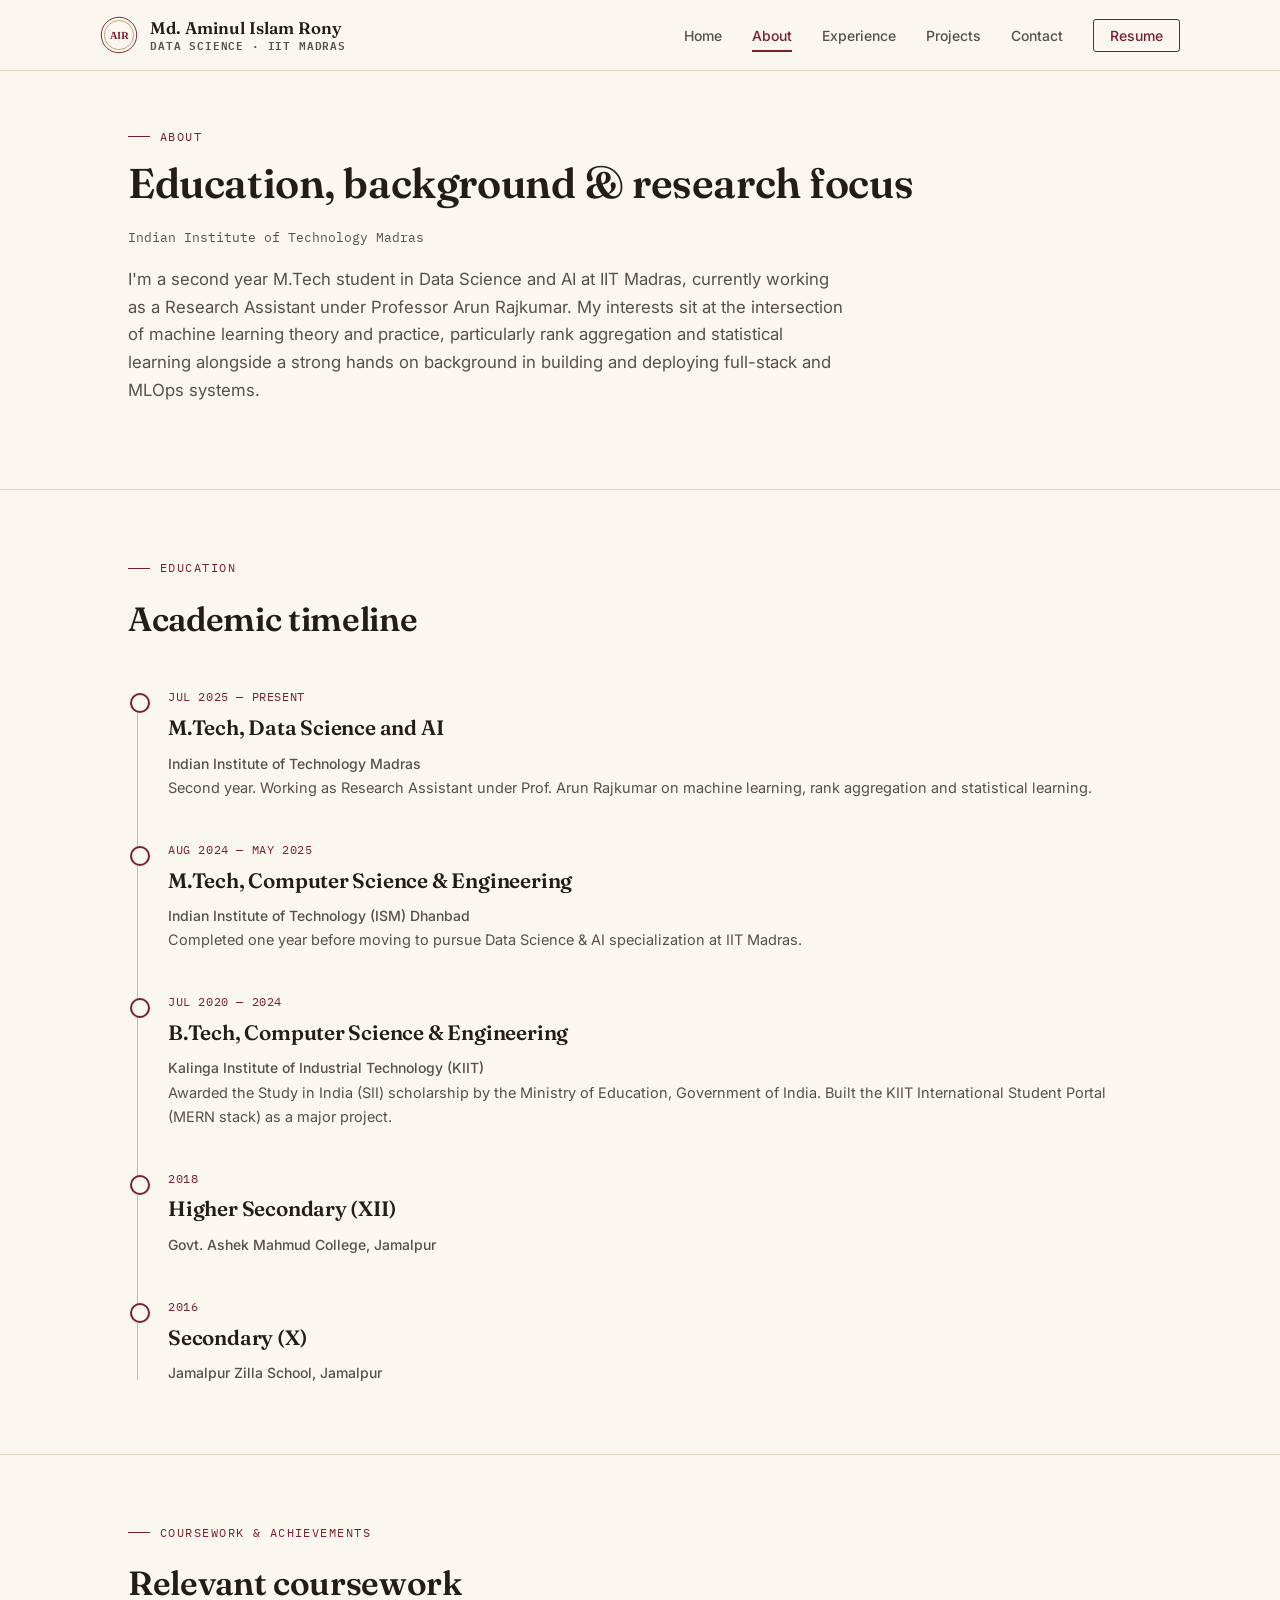
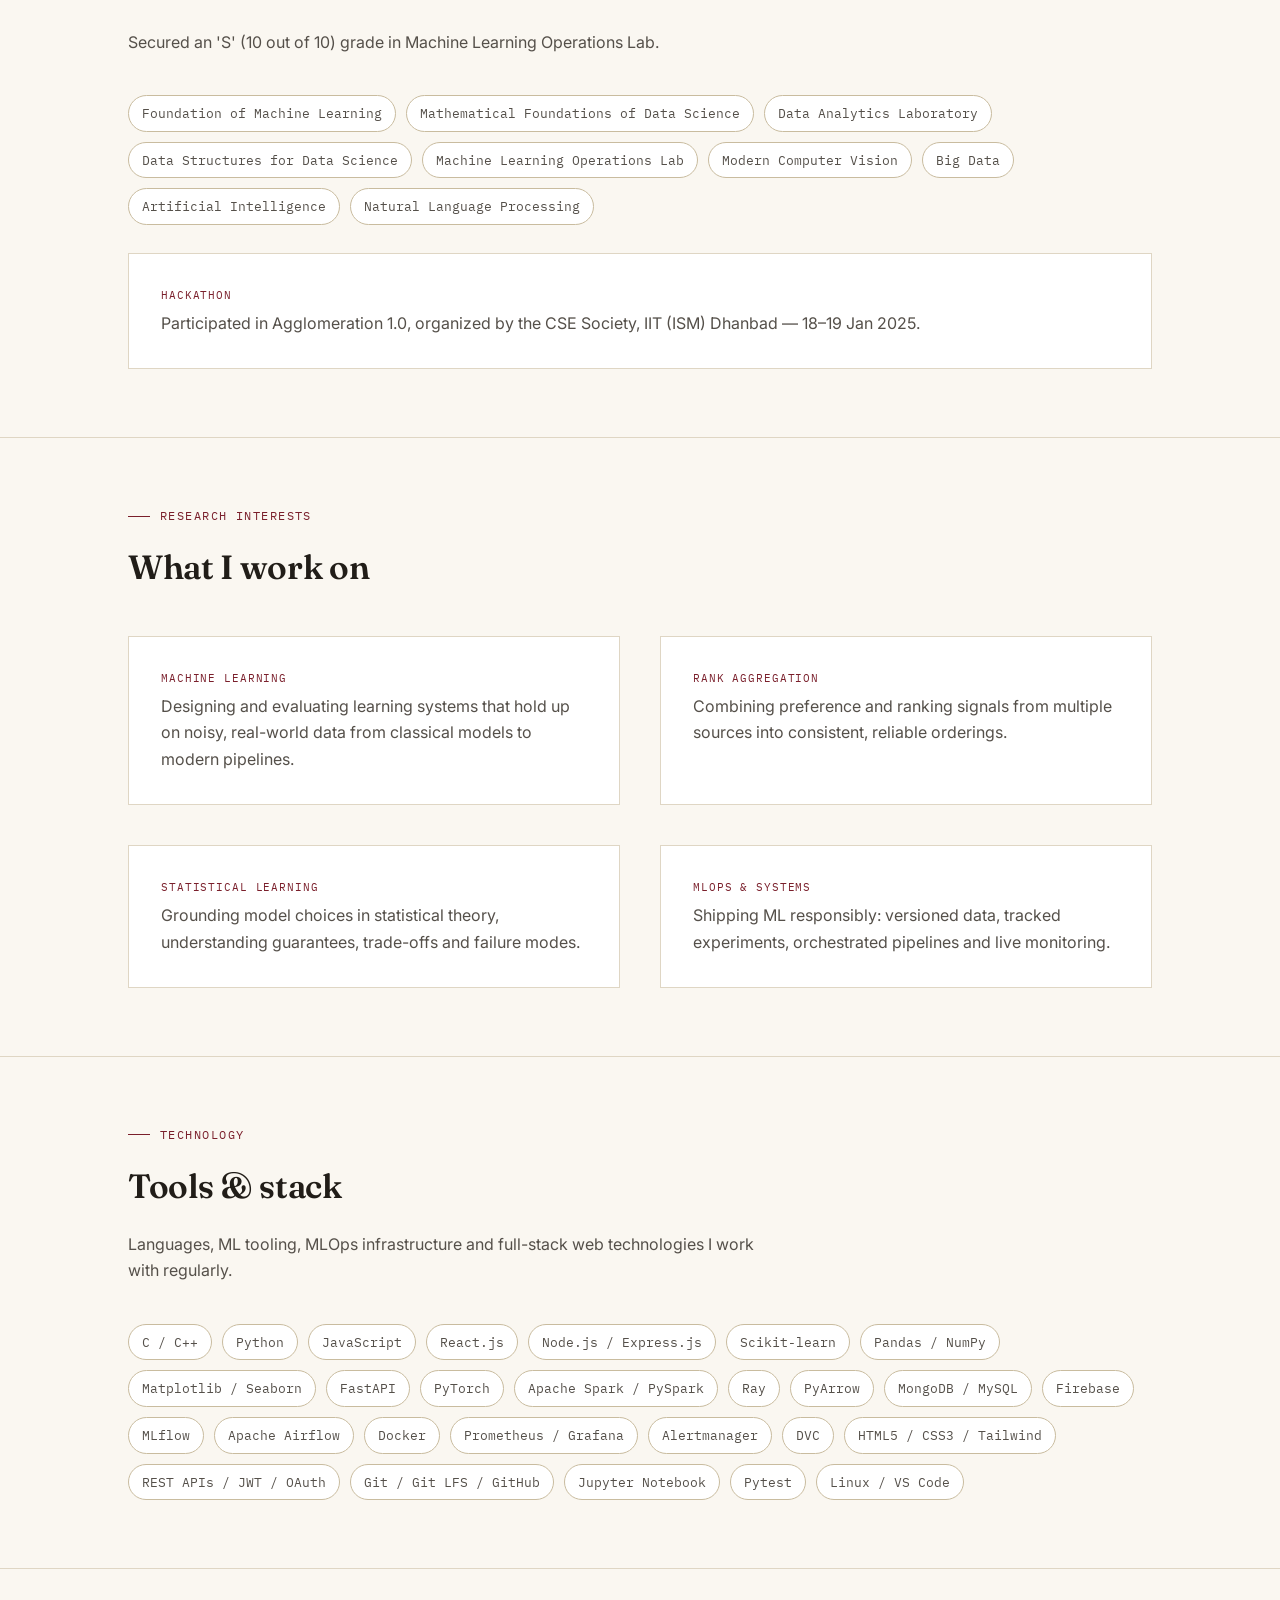
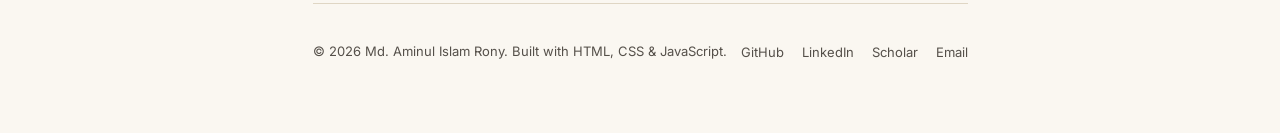
==== commit 294fbf62: "updated" ====
--- a/about.html
+++ b/about.html
@@ -40,10 +40,10 @@
       <h1 style="font-size:clamp(2rem,4vw,2.6rem);">Education, background &amp; research focus</h1>
       <p class="mono" style="font-size:13px; color:var(--ink-soft); margin-top:8px;">Indian Institute of Technology Madras</p>
       <p style="max-width:65ch; font-size:1.05rem; margin-top:18px;">
-        I'm a second-year M.Tech student in Data Science and AI at IIT Madras, currently working as a Research
+        I'm a second year M.Tech student in Data Science and AI at IIT Madras, currently working as a Research
         Assistant under Professor Arun Rajkumar. My interests sit at the intersection of machine learning
-        theory and practice — particularly rank aggregation and statistical learning — alongside a strong
-        hands-on background in building and deploying full-stack and MLOps systems.
+        theory and practice, particularly rank aggregation and statistical learning alongside a strong
+        hands on background in building and deploying full-stack and MLOps systems.
       </p>
     </div>
   </section>
@@ -57,10 +57,10 @@
 
       <div class="timeline">
         <div class="t-item">
-          <span class="t-date">Jul 2025 — 2027 (Expected)</span>
+          <span class="t-date">Jul 2025 — Present</span>
           <h3>M.Tech, Data Science and AI</h3>
           <span class="t-org">Indian Institute of Technology Madras</span>
-          <p style="margin:0; font-size:14.5px;">Second year. Working as Research Assistant under Prof. Arun Rajkumar on machine learning, rank aggregation, and statistical learning. Awarded the GE Scholarship, IIT Madras.</p>
+          <p style="margin:0; font-size:14.5px;">Second year. Working as Research Assistant under Prof. Arun Rajkumar on machine learning, rank aggregation and statistical learning.</p>
         </div>
         <div class="t-item">
           <span class="t-date">Aug 2024 — May 2025</span>
@@ -75,7 +75,7 @@
           <p style="margin:0; font-size:14.5px;">Awarded the Study in India (SII) scholarship by the Ministry of Education, Government of India. Built the KIIT International Student Portal (MERN stack) as a major project.</p>
         </div>
         <div class="t-item">
-          <span class="t-date">2019</span>
+          <span class="t-date">2018</span>
           <h3>Higher Secondary (XII)</h3>
           <span class="t-org">Govt. Ashek Mahmud College, Jamalpur</span>
         </div>
@@ -93,7 +93,7 @@
       <div class="section-head">
         <p class="eyebrow">Coursework &amp; Achievements</p>
         <h2>Relevant coursework</h2>
-        <p>Secured an S grade in Machine Learning Operations Lab.</p>
+        <p>Secured an 'S' (10 out of 10)  grade in Machine Learning Operations Lab.</p>
       </div>
       <div class="tech-row">
         <span class="tech-pill">Foundation of Machine Learning</span>
@@ -122,7 +122,7 @@
       <div class="grid-2">
         <div class="paper" style="margin-bottom:0;">
           <span class="abstract-label">Machine Learning</span>
-          <p style="margin:0;">Designing and evaluating learning systems that hold up on noisy, real-world data — from classical models to modern pipelines.</p>
+          <p style="margin:0;">Designing and evaluating learning systems that hold up on noisy, real-world data from classical models to modern pipelines.</p>
         </div>
         <div class="paper" style="margin-bottom:0;">
           <span class="abstract-label">Rank Aggregation</span>
@@ -130,11 +130,11 @@
         </div>
         <div class="paper" style="margin-bottom:0;">
           <span class="abstract-label">Statistical Learning</span>
-          <p style="margin:0;">Grounding model choices in statistical theory — understanding guarantees, trade-offs, and failure modes.</p>
+          <p style="margin:0;">Grounding model choices in statistical theory, understanding guarantees, trade-offs and failure modes.</p>
         </div>
         <div class="paper" style="margin-bottom:0;">
           <span class="abstract-label">MLOps &amp; Systems</span>
-          <p style="margin:0;">Shipping ML responsibly: versioned data, tracked experiments, orchestrated pipelines, and live monitoring.</p>
+          <p style="margin:0;">Shipping ML responsibly: versioned data, tracked experiments, orchestrated pipelines and live monitoring.</p>
         </div>
       </div>
     </div>
@@ -145,7 +145,7 @@
       <div class="section-head">
         <p class="eyebrow">Technology</p>
         <h2>Tools &amp; stack</h2>
-        <p>Languages, ML tooling, MLOps infrastructure, and full-stack web technologies I work with regularly.</p>
+        <p>Languages, ML tooling, MLOps infrastructure and full-stack web technologies I work with regularly.</p>
       </div>
       <div class="tech-row">
         <span class="tech-pill">C / C++</span>
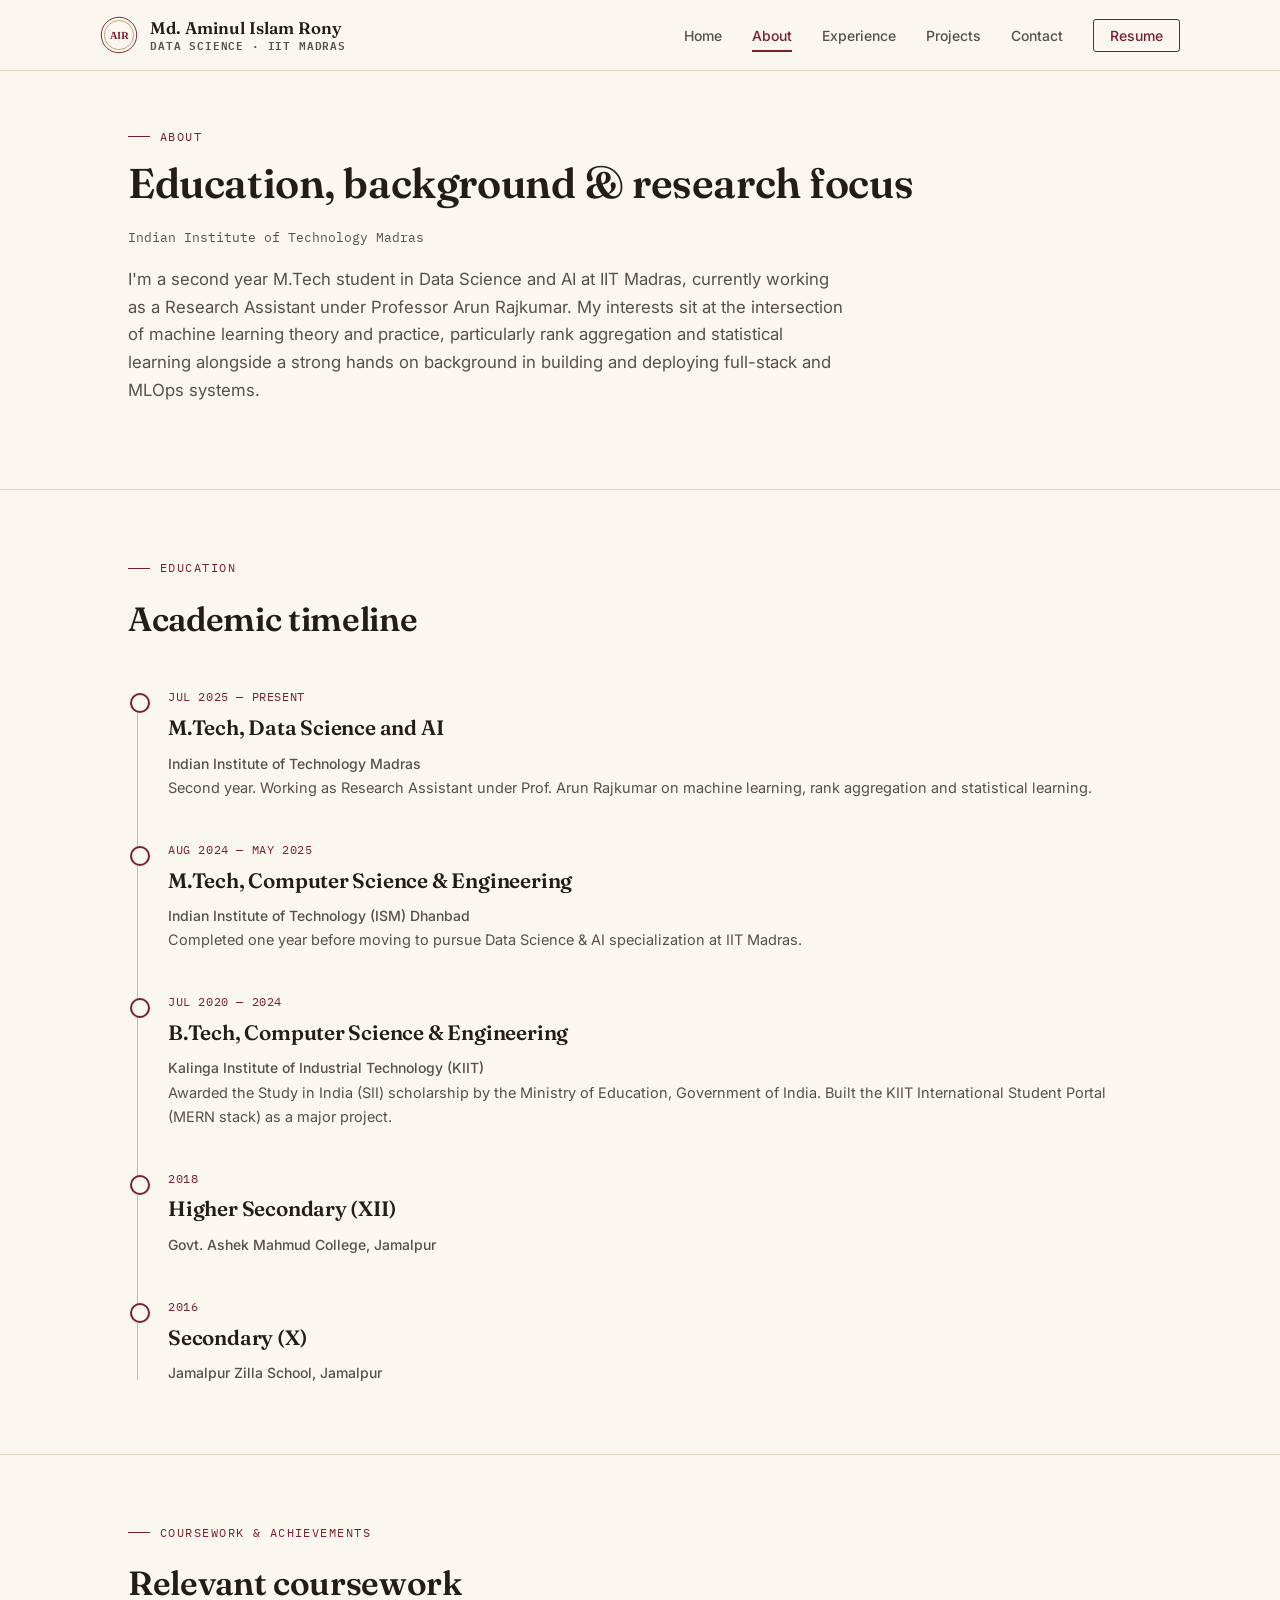
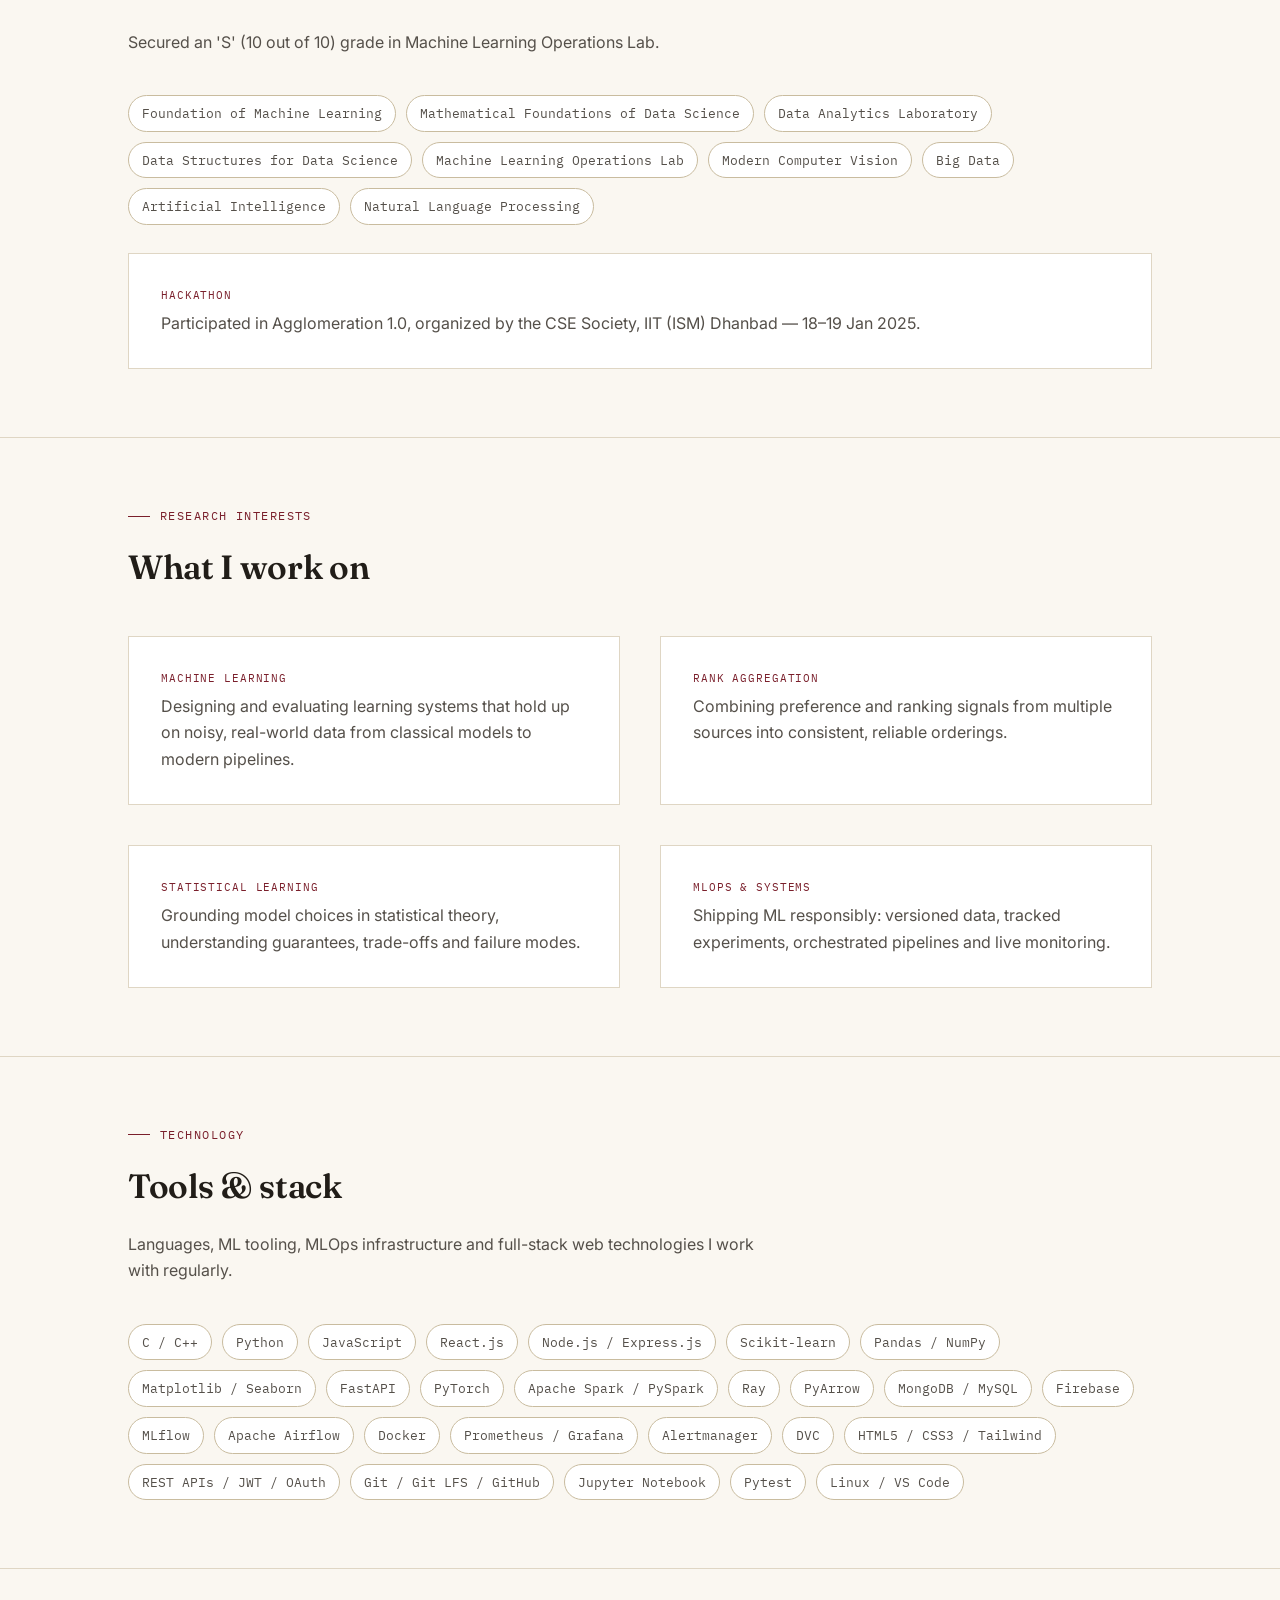
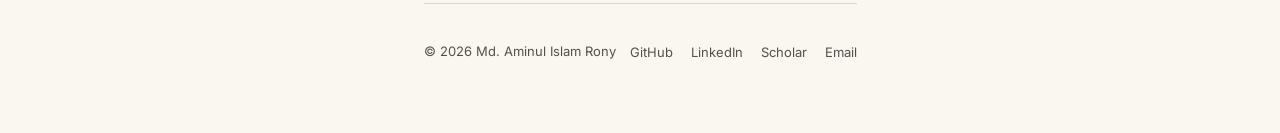
==== commit 186f3675: "updated" ====
--- a/about.html
+++ b/about.html
@@ -182,7 +182,7 @@
 
 <footer class="site-footer">
   <div class="wrap site-footer">
-    <p>© <span id="year"></span> Md. Aminul Islam Rony. Built with HTML, CSS &amp; JavaScript.</p>
+    <p>© <span id="year"></span> Md. Aminul Islam Rony</p>
     <ul class="footer-links">
       <li><a href="https://github.com/aminulrony2024" target="_blank" rel="noopener">GitHub</a></li>
       <li><a href="https://www.linkedin.com/in/aminulrony2024" target="_blank" rel="noopener">LinkedIn</a></li>
--- a/css/style.css
+++ b/css/style.css
@@ -184,11 +184,6 @@
 .portrait-frame img{
   width:100%; aspect-ratio: 4/5; object-fit: cover;
   filter: grayscale(15%) sepia(6%);
-}
-.portrait-frame::before{
-  content:"Fig. 1 — Portrait";
-  position:absolute; bottom:-26px; left:14px;
-  font-family: var(--font-mono); font-size: 11px; color: var(--ink-soft);
 }
 
 /* ---------- Sections generic ---------- */
